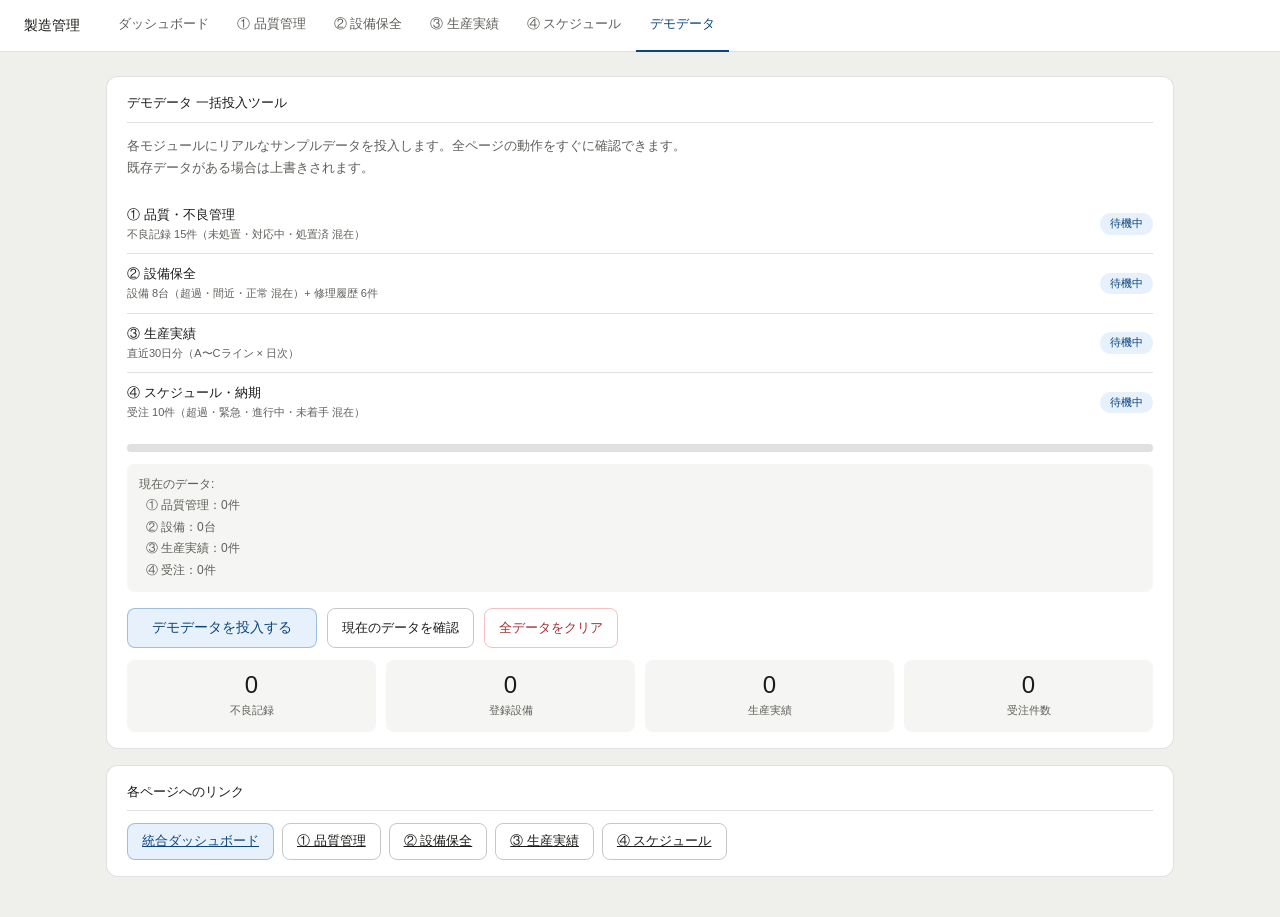
==== demo.html @ 926f4be1 "Add files via upload" ====
<!DOCTYPE html>
<html lang="ja">
<head>
<meta charset="UTF-8">
<meta name="viewport" content="width=device-width, initial-scale=1">
<title>デモデータ | 製造管理</title>
<link rel="stylesheet" href="css/style.css">
</head>
<body>
<script src="js/nav.js"></script>
<div class="page">
  <div class="card">
    <div class="sec">デモデータ 一括投入ツール</div>
    <p style="font-size:13px;color:var(--text2);margin-bottom:16px;line-height:1.7">各モジュールにリアルなサンプルデータを投入します。全ページの動作をすぐに確認できます。<br>既存データがある場合は上書きされます。</p>
    <div id="mod-list">
      <div style="display:flex;justify-content:space-between;align-items:center;padding:10px 0;border-bottom:0.5px solid var(--border)">
        <div><div style="font-size:13px;font-weight:500">① 品質・不良管理</div><div style="font-size:11px;color:var(--text2)">不良記録 15件（未処置・対応中・処置済 混在）</div></div>
        <span id="st-qc" style="font-size:11px;padding:2px 10px;border-radius:9999px;background:var(--info-bg);color:var(--info)">待機中</span>
      </div>
      <div style="display:flex;justify-content:space-between;align-items:center;padding:10px 0;border-bottom:0.5px solid var(--border)">
        <div><div style="font-size:13px;font-weight:500">② 設備保全</div><div style="font-size:11px;color:var(--text2)">設備 8台（超過・間近・正常 混在）+ 修理履歴 6件</div></div>
        <span id="st-eq" style="font-size:11px;padding:2px 10px;border-radius:9999px;background:var(--info-bg);color:var(--info)">待機中</span>
      </div>
      <div style="display:flex;justify-content:space-between;align-items:center;padding:10px 0;border-bottom:0.5px solid var(--border)">
        <div><div style="font-size:13px;font-weight:500">③ 生産実績</div><div style="font-size:11px;color:var(--text2)">直近30日分（A〜Cライン × 日次）</div></div>
        <span id="st-prod" style="font-size:11px;padding:2px 10px;border-radius:9999px;background:var(--info-bg);color:var(--info)">待機中</span>
      </div>
      <div style="display:flex;justify-content:space-between;align-items:center;padding:10px 0">
        <div><div style="font-size:13px;font-weight:500">④ スケジュール・納期</div><div style="font-size:11px;color:var(--text2)">受注 10件（超過・緊急・進行中・未着手 混在）</div></div>
        <span id="st-sd" style="font-size:11px;padding:2px 10px;border-radius:9999px;background:var(--info-bg);color:var(--info)">待機中</span>
      </div>
    </div>
    <div style="height:8px;background:var(--border);border-radius:4px;overflow:hidden;margin:12px 0"><div id="prog" style="height:100%;background:var(--info);border-radius:4px;width:0%;transition:width .4s"></div></div>
    <div style="background:var(--bg2);border-radius:var(--radius);padding:10px 12px;font-size:12px;line-height:1.8;color:var(--text2);min-height:60px;white-space:pre-wrap" id="log">投入ボタンを押すと開始します...</div>
    <div style="display:flex;gap:10px;margin-top:16px;flex-wrap:wrap">
      <button class="btn btn-p" style="font-size:14px;padding:10px 24px" id="btn-load" onclick="loadAll()">デモデータを投入する</button>
      <button class="btn" onclick="checkStatus()">現在のデータを確認</button>
      <button class="btn btn-d" onclick="clearAll()">全データをクリア</button>
    </div>
    <div style="display:grid;grid-template-columns:repeat(4,minmax(0,1fr));gap:10px;margin-top:12px" id="summary" style="display:none">
      <div class="stat"><div class="sv" id="sm0">0</div><div class="sl">不良記録</div></div>
      <div class="stat"><div class="sv" id="sm1">0</div><div class="sl">登録設備</div></div>
      <div class="stat"><div class="sv" id="sm2">0</div><div class="sl">生産実績</div></div>
      <div class="stat"><div class="sv" id="sm3">0</div><div class="sl">受注件数</div></div>
    </div>
  </div>
  <div class="card">
    <div class="sec">各ページへのリンク</div>
    <div style="display:flex;gap:8px;flex-wrap:wrap">
      <a href="index.html" class="btn btn-p">統合ダッシュボード</a>
      <a href="quality.html" class="btn">① 品質管理</a>
      <a href="equipment.html" class="btn">② 設備保全</a>
      <a href="production.html" class="btn">③ 生産実績</a>
      <a href="schedule.html" class="btn">④ スケジュール</a>
    </div>
  </div>
</div>
<script src="js/shared.js"></script>
<script>
function setLog(msg){document.getElementById('log').textContent+='\n'+msg;}
function setProg(p){document.getElementById('prog').style.width=p+'%';}
function setSt(id,text,ok){const el=document.getElementById(id);el.textContent=text;el.style.background=ok?'var(--success-bg)':'var(--info-bg)';el.style.color=ok?'var(--success)':'var(--info)';}
function sleep(ms){return new Promise(r=>setTimeout(r,ms));}

async function loadAll(){
  document.getElementById('btn-load').disabled=true;
  document.getElementById('log').textContent='';setProg(0);
  setLog('▶ デモデータの投入を開始します...');await sleep(300);

  setSt('st-qc','投入中...',false);
  const qc=makeQC();saveKey('qc_recs',qc);setSt('st-qc','完了 ✓',true);setLog(`✓ 品質管理：${qc.length}件`);setProg(25);await sleep(400);

  setSt('st-eq','投入中...',false);
  const {eqs,hists}=makeEQ();saveKey('eq2_eqs',eqs);saveKey('eq2_hists',hists);saveKey('eq2_scheds',[]);setSt('st-eq','完了 ✓',true);setLog(`✓ 設備保全：設備${eqs.length}台 ／ 修理履歴${hists.length}件`);setProg(50);await sleep(400);

  setSt('st-prod','投入中...',false);
  const prods=makeProd();saveKey('prod_recs',prods);setSt('st-prod','完了 ✓',true);setLog(`✓ 生産実績：${prods.length}件`);setProg(75);await sleep(400);

  setSt('st-sd','投入中...',false);
  const orders=makeOrders();saveKey('sd_orders',orders);setSt('st-sd','完了 ✓',true);setLog(`✓ スケジュール：${orders.length}件`);setProg(100);await sleep(300);

  setLog('\n✅ 全モジュールへの投入が完了しました！');
  showSummary(qc.length,eqs.length,prods.length,orders.length);
  document.getElementById('btn-load').disabled=false;
}

function makeQC(){
  const processes=['溶接工程','プレス工程','塗装工程','組立工程','検査工程','機械加工'],types=['寸法不良','外観不良','機能不良','材料不良','組み付け不良'],statuses=['未処置','未処置','対応中','対応中','処置済'],persons=['田中','鈴木','佐藤','山田','中村'];
  return Array.from({length:15},(_,i)=>{const date=dAgo(rnd(0,20));const s=pick(statuses);return{id:Date.now()+i,date,process:pick(processes),lot:`LOT-2026-${String(100+i).padStart(3,'0')}`,type:pick(types),qty:rnd(1,10),person:pick(persons),desc:'工程にて不良を確認。詳細調査を実施。',n1:'作業手順が守られていなかった',n2:'作業手順書の確認が不十分だった',n3:'教育訓練が不足していた',n4:'訓練計画が策定されていなかった',n5:'管理体制が確立されていなかった',action:'作業手順書を改訂し再教育を実施する',photos:[],status:s,sev:pick(['軽微','中程度','重大']),mgr:'山田部長',createdAt:new Date().toLocaleString('ja-JP')};});
}
function makeEQ(){
  const defs=[{name:'NC旋盤 #1',eqId:'M-001',line:'Aライン',type:'旋盤',d:-3},{name:'フライス盤 #2',eqId:'M-002',line:'Aライン',type:'フライス盤',d:2},{name:'プレス機 #1',eqId:'M-003',line:'Bライン',type:'プレス機',d:5},{name:'溶接ロボット',eqId:'M-004',line:'Bライン',type:'ロボット',d:14},{name:'コンベア A',eqId:'M-005',line:'Aライン',type:'コンベア',d:30},{name:'NC旋盤 #2',eqId:'M-006',line:'Cライン',type:'旋盤',d:-8},{name:'検査装置',eqId:'M-007',line:'Cライン',type:'その他',d:20},{name:'コンプレッサー',eqId:'M-008',line:'共通',type:'その他',d:45}];
  const persons=['田中','鈴木','佐藤','山田'],cycles=['7','30','90','180'];
  const eqs=defs.map((e,i)=>({id:1000+i,...e,intro:dAgo(rnd(200,1000)),nextInspection:dFrom(e.d),cycle:pick(cycles),person:pick(persons),email:pick(persons).toLowerCase()+'@factory.co.jp',note:''}));
  const fTypes=['機械故障','電気系統','消耗品交換','油圧・空圧'],results=['修理完了','修理完了','修理完了','部品待ち','経過観察'];
  const hists=Array.from({length:6},(_,i)=>{const eq=pick(eqs);return{id:2000+i,eqId:eq.id,date:dAgo(rnd(1,30)),type:pick(fTypes),person:pick(persons),stop:rnd(15,180),cost:rnd(10,500)*1000,desc:'異音が発生し点検したところ部品摩耗を確認。部品交換にて対応。',result:pick(results),createdAt:new Date().toLocaleString('ja-JP')};});
  return{eqs,hists};
}
function makeProd(){
  const lines=['Aライン','Bライン','Cライン'],eqMap={'Aライン':'NC旋盤 #1','Bライン':'プレス機 #1','Cライン':'NC旋盤 #2'},persons=['田中','鈴木','佐藤'];
  let id=3000;const recs=[];
  for(let day=29;day>=0;day--){const date=dAgo(day);lines.forEach((line,li)=>{const plan=rnd(280,320),actual=rnd(Math.floor(plan*.85),plan),good=actual-rnd(0,Math.floor(actual*.06)),run=rnd(400,480),plantime=480,ct=rnd(80,110);const y=Math.round((good/actual)*1000)/10,av=Math.round((run/plantime)*1000)/10,pf=Math.min(100,Math.round(((actual*(ct/60))/run)*1000)/10),o=Math.round((av/100)*(pf/100)*(y/100)*1000)/10;recs.push({id:id++,date,line,eq:eqMap[line],plan,actual,good,run,plantime,stop:plantime-run,ct,person:persons[li],shift:rnd(0,1)?'日勤':'夜勤',memo:'',yieldRate:y,avail:av,perf:pf,oee:o,createdAt:new Date().toLocaleString('ja-JP')});});}
  return recs;
}
function makeOrders(){
  const clients=['〇〇製作所','△△工業','□□商事','◇◇自動車','★★電機'],products=['部品A-100','シャフトB型','ブラケットC','ギアD-5','ケースE'],priorities=['緊急','高','通常','通常','低'],lines=['Aライン','Bライン','Cライン'],persons=['田中','鈴木','佐藤'];
  const STEPS=['受注確認','材料調達','加工・製造','検査・品質確認','梱包','出荷'];
  return [-2,0,1,3,5,7,10,14,20,30].map((dueD,i)=>{
    const ordered=dAgo(rnd(5,20)),due=dFrom(dueD),priority=priorities[i%priorities.length];
    const stepsN=rnd(3,6),used=STEPS.slice(0,stepsN),totalD=Math.max(1,(new Date(due)-new Date(ordered))/86400000),progPct=dueD<0?rnd(60,90):dueD<=3?rnd(40,80):rnd(0,50),doneN=Math.floor(used.length*(progPct/100));
    const steps=used.map((name,si)=>{const sS=new Date(ordered);sS.setDate(sS.getDate()+Math.floor(totalD/used.length*si));const sE=new Date(ordered);sE.setDate(sE.getDate()+Math.floor(totalD/used.length*(si+1)));const status=si<doneN?'完了':si===doneN&&progPct>0?'進行中':'未着手';return{name,start:sS.toISOString().slice(0,10),end:sE.toISOString().slice(0,10),status,progress:status==='完了'?100:status==='進行中'?rnd(20,80):0,person:pick(persons),note:''};});
    const os=steps.every(s=>s.status==='完了')?'完了':steps.some(s=>s.status==='進行中'||s.status==='完了')?'進行中':'未着手';
    return{id:4000+i,no:`ORD-2026-${String(i+1).padStart(3,'0')}`,client:clients[i%clients.length],product:products[i%products.length],qty:rnd(50,500),ordered,due,priority,person:pick(persons),line:pick(lines),memo:'',steps,status:os,progress:Math.round(steps.filter(s=>s.status==='完了').length/steps.length*100),createdAt:new Date().toLocaleString('ja-JP')};
  });
}
function checkStatus(){
  const q=(loadKey('qc_recs')||[]).length,e=(loadKey('eq2_eqs')||[]).length,p=(loadKey('prod_recs')||[]).length,o=(loadKey('sd_orders')||[]).length;
  document.getElementById('log').textContent=`現在のデータ:\n  ① 品質管理：${q}件\n  ② 設備：${e}台\n  ③ 生産実績：${p}件\n  ④ 受注：${o}件`;
  showSummary(q,e,p,o);
}
function clearAll(){
  if(!confirm('全データを削除しますか？'))return;
  ['qc_recs','eq2_eqs','eq2_hists','eq2_scheds','prod_recs','sd_orders'].forEach(k=>localStorage.removeItem(k));
  ['st-qc','st-eq','st-prod','st-sd'].forEach(id=>{const el=document.getElementById(id);el.textContent='クリア済';el.style.background='var(--bg2)';el.style.color='var(--text2)';});
  setProg(0);document.getElementById('log').textContent='全データをクリアしました。';
  document.getElementById('summary').style.display='none';
}
function showSummary(q,e,p,o){document.getElementById('sm0').textContent=q;document.getElementById('sm1').textContent=e;document.getElementById('sm2').textContent=p;document.getElementById('sm3').textContent=o;document.getElementById('summary').style.display='grid';}
checkStatus();
</script>
</body>
</html>
---- css/style.css ----
*, *::before, *::after { box-sizing: border-box; margin: 0; padding: 0; }

:root {
  --bg: #ffffff;
  --bg2: #f5f5f3;
  --bg3: #efefec;
  --text: #1a1a18;
  --text2: #5f5e5a;
  --text3: #9e9c96;
  --border: rgba(0,0,0,0.12);
  --border2: rgba(0,0,0,0.22);
  --info-bg: #e6f1fb; --info: #0c447c; --info-border: rgba(24,95,165,0.35);
  --success-bg: #eaf3de; --success: #27500a; --success-border: rgba(59,109,17,0.35);
  --warn-bg: #faeeda; --warn: #633806; --warn-border: rgba(186,117,23,0.35);
  --danger-bg: #fcebeb; --danger: #a32d2d; --danger-border: rgba(226,75,74,0.35);
  --radius: 8px; --radius-lg: 12px;
  --shadow: 0 1px 4px rgba(0,0,0,0.08);
}

@media (prefers-color-scheme: dark) {
  :root {
    --bg: #1c1c1a; --bg2: #252523; --bg3: #2e2e2b;
    --text: #e8e6de; --text2: #a8a69e; --text3: #6b6966;
    --border: rgba(255,255,255,0.1); --border2: rgba(255,255,255,0.18);
    --info-bg: #042c53; --info: #85b7eb; --info-border: rgba(55,138,221,0.3);
    --success-bg: #173404; --success: #97c459; --success-border: rgba(99,153,34,0.3);
    --warn-bg: #412402; --warn: #fac775; --warn-border: rgba(186,117,23,0.3);
    --danger-bg: #501313; --danger: #f09595; --danger-border: rgba(226,75,74,0.3);
  }
}

body { font-family: -apple-system, BlinkMacSystemFont, 'Segoe UI', sans-serif; background: var(--bg3); color: var(--text); font-size: 14px; line-height: 1.6; min-height: 100vh; }

/* NAV */
.nav { background: var(--bg); border-bottom: 0.5px solid var(--border); padding: 0 1.5rem; display: flex; align-items: center; gap: 0; position: sticky; top: 0; z-index: 100; height: 52px; }
.nav-brand { font-size: 14px; font-weight: 500; color: var(--text); text-decoration: none; margin-right: 1.5rem; white-space: nowrap; }
.nav-links { display: flex; gap: 0; overflow-x: auto; flex: 1; }
.nav-link { font-size: 13px; padding: 0 14px; height: 52px; display: flex; align-items: center; color: var(--text2); text-decoration: none; border-bottom: 2px solid transparent; white-space: nowrap; transition: color .15s; }
.nav-link:hover { color: var(--text); }
.nav-link.active { color: var(--info); border-bottom-color: var(--info); font-weight: 500; }

/* LAYOUT */
.page { max-width: 1100px; margin: 0 auto; padding: 1.5rem 1rem; }
.card { background: var(--bg); border: 0.5px solid var(--border); border-radius: var(--radius-lg); padding: 1rem 1.25rem; margin-bottom: 1rem; }
.sec { font-size: 13px; font-weight: 500; color: var(--text); padding-bottom: 8px; border-bottom: 0.5px solid var(--border); margin-bottom: 12px; display: flex; justify-content: space-between; align-items: center; }
.g2 { display: grid; grid-template-columns: 1fr 1fr; gap: 12px; margin-bottom: 1rem; }
.g3 { display: grid; grid-template-columns: 1fr 1fr 1fr; gap: 10px; margin-bottom: 10px; }
.g4 { display: grid; grid-template-columns: repeat(4, minmax(0,1fr)); gap: 10px; margin-bottom: 1rem; }
@media(max-width:640px){ .g2,.g3,.g4{ grid-template-columns:1fr 1fr; } }
@media(max-width:400px){ .g2,.g3,.g4{ grid-template-columns:1fr; } }

/* FORM */
.f { display: flex; flex-direction: column; gap: 4px; }
.f label { font-size: 11px; color: var(--text2); }
.f input, .f select, .f textarea { font-size: 13px; padding: 6px 10px; border: 0.5px solid var(--border2); border-radius: var(--radius); background: var(--bg); color: var(--text); width: 100%; }
.f textarea { resize: vertical; min-height: 52px; }
.f input:focus, .f select:focus, .f textarea:focus { outline: none; border-color: var(--info); box-shadow: 0 0 0 2px var(--info-border); }
.req { color: var(--danger); margin-left: 2px; }
.errmsg { font-size: 11px; color: var(--danger); margin-top: 6px; }

/* BUTTONS */
.btn { font-size: 13px; padding: 7px 14px; border-radius: var(--radius); border: 0.5px solid var(--border2); background: transparent; color: var(--text); cursor: pointer; transition: background .15s; }
.btn:hover { background: var(--bg2); }
.btn-p { background: var(--info-bg); color: var(--info); border-color: var(--info-border); }
.btn-p:hover { opacity: .85; }
.btn-d { color: var(--danger); border-color: var(--danger-border); }
.btn-d:hover { background: var(--danger-bg); }
.btn-row { display: flex; gap: 8px; flex-wrap: wrap; }

/* BADGES */
.badge { display: inline-block; font-size: 11px; padding: 2px 8px; border-radius: 9999px; font-weight: 500; white-space: nowrap; }
.b-red { background: var(--danger-bg); color: var(--danger); }
.b-amb { background: var(--warn-bg); color: var(--warn); }
.b-grn { background: var(--success-bg); color: var(--success); }
.b-blu { background: var(--info-bg); color: var(--info); }
.b-gray { background: var(--bg2); color: var(--text2); }

/* STATS */
.stat { background: var(--bg2); border-radius: var(--radius); padding: 12px 10px; text-align: center; }
.sv { font-size: 24px; font-weight: 500; color: var(--text); line-height: 1.1; }
.su { font-size: 11px; color: var(--text2); margin-left: 2px; }
.sl { font-size: 11px; color: var(--text2); margin-top: 4px; }

/* ALERTS */
.alert { border-radius: var(--radius); padding: 10px 14px; margin-bottom: 8px; font-size: 13px; display: flex; gap: 10px; align-items: flex-start; border: 0.5px solid; }
.alert.danger { background: var(--danger-bg); color: var(--danger); border-color: var(--danger-border); }
.alert.warn { background: var(--warn-bg); color: var(--warn); border-color: var(--warn-border); }
.alert.info { background: var(--info-bg); color: var(--info); border-color: var(--info-border); }
.alert.success { background: var(--success-bg); color: var(--success); border-color: var(--success-border); }
.alert-icon { font-size: 15px; flex-shrink: 0; line-height: 1.5; }

/* TABS */
.tabs { display: flex; gap: 0; border-bottom: 0.5px solid var(--border); margin-bottom: 1rem; overflow-x: auto; }
.tab { font-size: 13px; padding: 8px 16px; border: none; background: transparent; color: var(--text2); cursor: pointer; border-bottom: 2px solid transparent; margin-bottom: -1px; white-space: nowrap; }
.tab:hover { color: var(--text); }
.tab.active { color: var(--info); border-bottom-color: var(--info); font-weight: 500; }
.panel { display: none; }
.panel.show { display: block; }

/* TABLE */
.tbl-wrap { overflow-x: auto; }
table { width: 100%; border-collapse: collapse; font-size: 12px; table-layout: fixed; }
th { font-size: 11px; font-weight: 500; color: var(--text2); padding: 6px 8px; border-bottom: 0.5px solid var(--border); text-align: left; white-space: nowrap; }
td { padding: 7px 8px; border-bottom: 0.5px solid var(--border); color: var(--text); vertical-align: middle; word-break: break-all; }
tr:last-child td { border-bottom: none; }
tr:hover td { background: var(--bg2); }
.drow td { background: var(--bg2); }
.exbtn { font-size: 11px; color: var(--info); cursor: pointer; background: none; border: none; padding: 0; }

/* MISC */
.frow { display: flex; gap: 8px; margin-bottom: 10px; flex-wrap: wrap; align-items: center; }
.frow select, .frow input[type=text], .frow input[type=date] { font-size: 12px; padding: 5px 8px; border: 0.5px solid var(--border2); border-radius: var(--radius); background: var(--bg); color: var(--text); }
.prog-wrap { height: 6px; background: var(--border); border-radius: 3px; overflow: hidden; }
.prog-fill { height: 100%; border-radius: 3px; }
.empty-hint { text-align: center; padding: 2rem; font-size: 13px; color: var(--text3); }
.divider { height: 0.5px; background: var(--border); margin: 10px 0; }
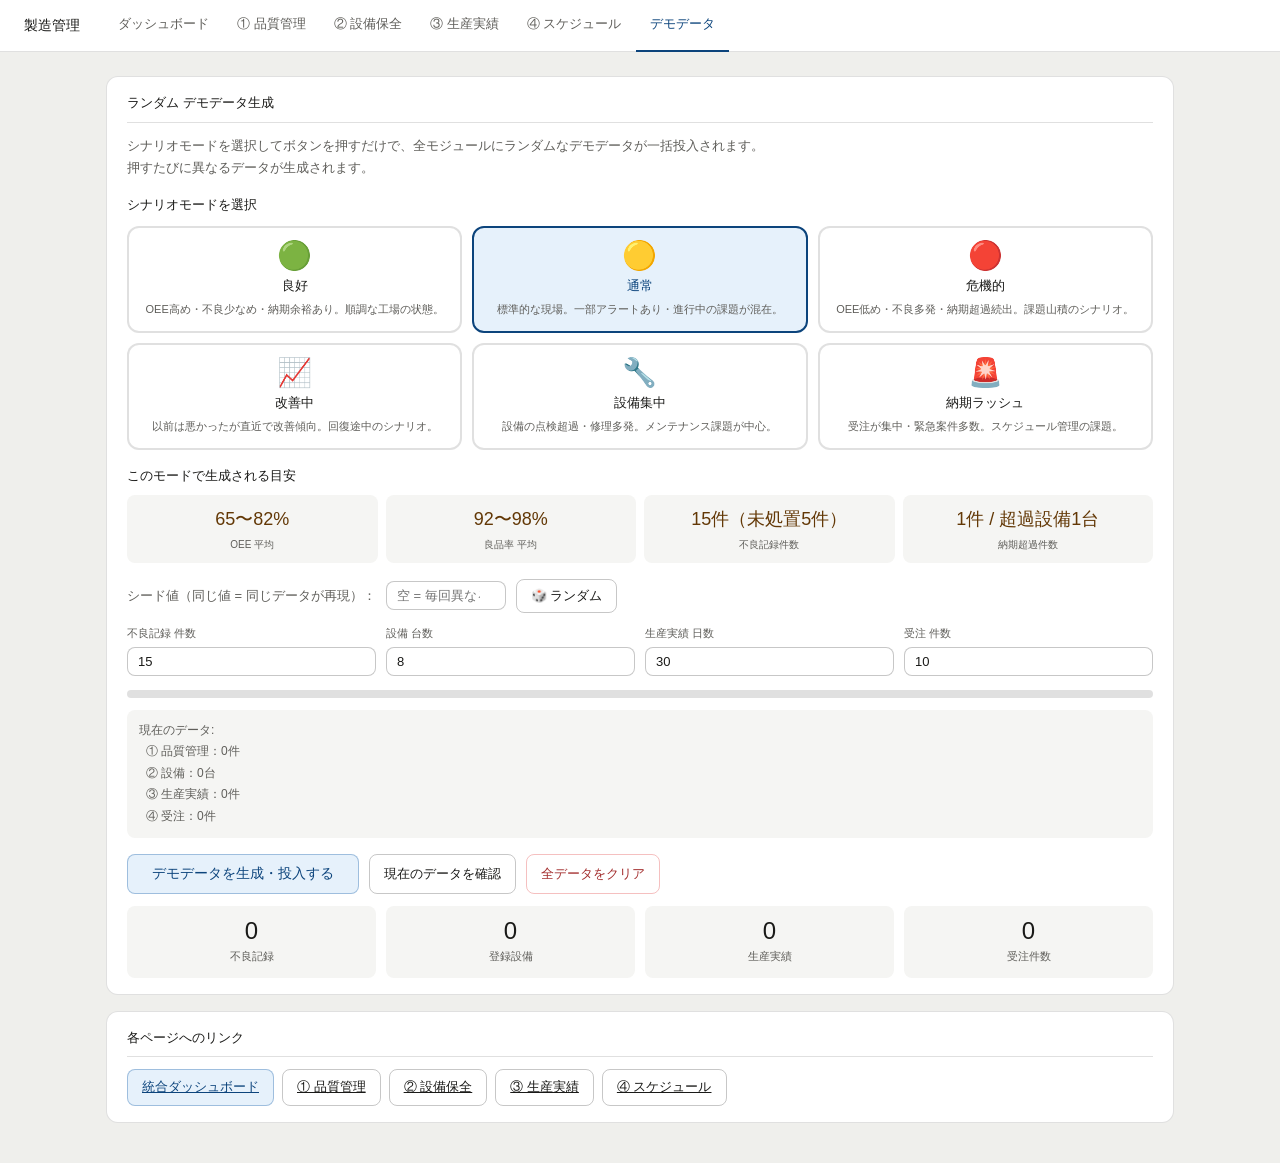
==== commit 3ba217e0: "Add files via upload" ====
--- a/demo.html
+++ b/demo.html
@@ -3,129 +3,470 @@
 <head>
 <meta charset="UTF-8">
 <meta name="viewport" content="width=device-width, initial-scale=1">
-<title>デモデータ | 製造管理</title>
+<title>デモデータ（ランダム生成） | 製造管理</title>
 <link rel="stylesheet" href="css/style.css">
+<style>
+.mode-grid{display:grid;grid-template-columns:repeat(3,minmax(0,1fr));gap:10px;margin-bottom:1rem}
+.mode-card{border:2px solid var(--border);border-radius:var(--radius-lg);padding:14px;cursor:pointer;transition:all .15s;text-align:center;background:var(--bg)}
+.mode-card:hover{border-color:var(--border2)}
+.mode-card.selected{border-color:var(--info);background:var(--info-bg)}
+.mode-card.selected .mode-name{color:var(--info)}
+.mode-card.selected-warn{border-color:var(--danger);background:var(--danger-bg)}
+.mode-card.selected-warn .mode-name{color:var(--danger)}
+.mode-card.selected-ok{border-color:var(--success);background:var(--success-bg)}
+.mode-card.selected-ok .mode-name{color:var(--success)}
+.mode-icon{font-size:28px;margin-bottom:6px;line-height:1}
+.mode-name{font-size:13px;font-weight:500;color:var(--text)}
+.mode-desc{font-size:11px;color:var(--text2);margin-top:4px;line-height:1.5}
+.kpi-preview{display:grid;grid-template-columns:repeat(4,minmax(0,1fr));gap:8px;margin-bottom:1rem}
+.kpi-p{background:var(--bg2);border-radius:var(--radius);padding:10px;text-align:center}
+.kpi-pv{font-size:18px;font-weight:500}
+.kpi-pl{font-size:10px;color:var(--text2);margin-top:3px}
+.seed-row{display:flex;align-items:center;gap:10px;margin-bottom:12px;flex-wrap:wrap}
+.prog-bar{height:8px;background:var(--border);border-radius:4px;overflow:hidden;margin:12px 0}
+.prog-fill{height:100%;border-radius:4px;transition:width .4s}
+.log-box{background:var(--bg2);border-radius:var(--radius);padding:10px 12px;font-size:12px;line-height:1.8;color:var(--text2);min-height:60px;white-space:pre-wrap}
+.detail-grid{display:grid;grid-template-columns:1fr 1fr;gap:10px;margin-top:10px}
+.detail-item{font-size:12px;padding:8px 10px;background:var(--bg2);border-radius:var(--radius)}
+.detail-label{font-size:10px;color:var(--text2);margin-bottom:2px}
+.detail-val{font-size:13px;font-weight:500;color:var(--text)}
+</style>
 </head>
 <body>
 <script src="js/nav.js"></script>
 <div class="page">
-  <div class="card">
-    <div class="sec">デモデータ 一括投入ツール</div>
-    <p style="font-size:13px;color:var(--text2);margin-bottom:16px;line-height:1.7">各モジュールにリアルなサンプルデータを投入します。全ページの動作をすぐに確認できます。<br>既存データがある場合は上書きされます。</p>
-    <div id="mod-list">
-      <div style="display:flex;justify-content:space-between;align-items:center;padding:10px 0;border-bottom:0.5px solid var(--border)">
-        <div><div style="font-size:13px;font-weight:500">① 品質・不良管理</div><div style="font-size:11px;color:var(--text2)">不良記録 15件（未処置・対応中・処置済 混在）</div></div>
-        <span id="st-qc" style="font-size:11px;padding:2px 10px;border-radius:9999px;background:var(--info-bg);color:var(--info)">待機中</span>
-      </div>
-      <div style="display:flex;justify-content:space-between;align-items:center;padding:10px 0;border-bottom:0.5px solid var(--border)">
-        <div><div style="font-size:13px;font-weight:500">② 設備保全</div><div style="font-size:11px;color:var(--text2)">設備 8台（超過・間近・正常 混在）+ 修理履歴 6件</div></div>
-        <span id="st-eq" style="font-size:11px;padding:2px 10px;border-radius:9999px;background:var(--info-bg);color:var(--info)">待機中</span>
-      </div>
-      <div style="display:flex;justify-content:space-between;align-items:center;padding:10px 0;border-bottom:0.5px solid var(--border)">
-        <div><div style="font-size:13px;font-weight:500">③ 生産実績</div><div style="font-size:11px;color:var(--text2)">直近30日分（A〜Cライン × 日次）</div></div>
-        <span id="st-prod" style="font-size:11px;padding:2px 10px;border-radius:9999px;background:var(--info-bg);color:var(--info)">待機中</span>
-      </div>
-      <div style="display:flex;justify-content:space-between;align-items:center;padding:10px 0">
-        <div><div style="font-size:13px;font-weight:500">④ スケジュール・納期</div><div style="font-size:11px;color:var(--text2)">受注 10件（超過・緊急・進行中・未着手 混在）</div></div>
-        <span id="st-sd" style="font-size:11px;padding:2px 10px;border-radius:9999px;background:var(--info-bg);color:var(--info)">待機中</span>
-      </div>
-    </div>
-    <div style="height:8px;background:var(--border);border-radius:4px;overflow:hidden;margin:12px 0"><div id="prog" style="height:100%;background:var(--info);border-radius:4px;width:0%;transition:width .4s"></div></div>
-    <div style="background:var(--bg2);border-radius:var(--radius);padding:10px 12px;font-size:12px;line-height:1.8;color:var(--text2);min-height:60px;white-space:pre-wrap" id="log">投入ボタンを押すと開始します...</div>
-    <div style="display:flex;gap:10px;margin-top:16px;flex-wrap:wrap">
-      <button class="btn btn-p" style="font-size:14px;padding:10px 24px" id="btn-load" onclick="loadAll()">デモデータを投入する</button>
-      <button class="btn" onclick="checkStatus()">現在のデータを確認</button>
-      <button class="btn btn-d" onclick="clearAll()">全データをクリア</button>
-    </div>
-    <div style="display:grid;grid-template-columns:repeat(4,minmax(0,1fr));gap:10px;margin-top:12px" id="summary" style="display:none">
-      <div class="stat"><div class="sv" id="sm0">0</div><div class="sl">不良記録</div></div>
-      <div class="stat"><div class="sv" id="sm1">0</div><div class="sl">登録設備</div></div>
-      <div class="stat"><div class="sv" id="sm2">0</div><div class="sl">生産実績</div></div>
-      <div class="stat"><div class="sv" id="sm3">0</div><div class="sl">受注件数</div></div>
-    </div>
-  </div>
-  <div class="card">
-    <div class="sec">各ページへのリンク</div>
-    <div style="display:flex;gap:8px;flex-wrap:wrap">
-      <a href="index.html" class="btn btn-p">統合ダッシュボード</a>
-      <a href="quality.html" class="btn">① 品質管理</a>
-      <a href="equipment.html" class="btn">② 設備保全</a>
-      <a href="production.html" class="btn">③ 生産実績</a>
-      <a href="schedule.html" class="btn">④ スケジュール</a>
-    </div>
-  </div>
+
+<div class="card">
+  <div class="sec">ランダム デモデータ生成</div>
+  <p style="font-size:13px;color:var(--text2);margin-bottom:16px;line-height:1.7">
+    シナリオモードを選択してボタンを押すだけで、全モジュールにランダムなデモデータが一括投入されます。<br>
+    押すたびに異なるデータが生成されます。
+  </p>
+
+  <!-- モード選択 -->
+  <div style="font-size:13px;font-weight:500;margin-bottom:10px">シナリオモードを選択</div>
+  <div class="mode-grid" id="mode-grid">
+    <div class="mode-card" onclick="selectMode('good',this)" id="mode-good">
+      <div class="mode-icon">🟢</div>
+      <div class="mode-name">良好</div>
+      <div class="mode-desc">OEE高め・不良少なめ・納期余裕あり。順調な工場の状態。</div>
+    </div>
+    <div class="mode-card selected" onclick="selectMode('normal',this)" id="mode-normal">
+      <div class="mode-icon">🟡</div>
+      <div class="mode-name">通常</div>
+      <div class="mode-desc">標準的な現場。一部アラートあり・進行中の課題が混在。</div>
+    </div>
+    <div class="mode-card" onclick="selectMode('critical',this)" id="mode-critical">
+      <div class="mode-icon">🔴</div>
+      <div class="mode-name">危機的</div>
+      <div class="mode-desc">OEE低め・不良多発・納期超過続出。課題山積のシナリオ。</div>
+    </div>
+    <div class="mode-card" onclick="selectMode('recovery',this)" id="mode-recovery">
+      <div class="mode-icon">📈</div>
+      <div class="mode-name">改善中</div>
+      <div class="mode-desc">以前は悪かったが直近で改善傾向。回復途中のシナリオ。</div>
+    </div>
+    <div class="mode-card" onclick="selectMode('maintenance',this)" id="mode-maintenance">
+      <div class="mode-icon">🔧</div>
+      <div class="mode-name">設備集中</div>
+      <div class="mode-desc">設備の点検超過・修理多発。メンテナンス課題が中心。</div>
+    </div>
+    <div class="mode-card" onclick="selectMode('rush',this)" id="mode-rush">
+      <div class="mode-icon">🚨</div>
+      <div class="mode-name">納期ラッシュ</div>
+      <div class="mode-desc">受注が集中・緊急案件多数。スケジュール管理の課題。</div>
+    </div>
+  </div>
+
+  <!-- KPI プレビュー -->
+  <div style="font-size:13px;font-weight:500;margin-bottom:8px">このモードで生成される目安</div>
+  <div class="kpi-preview">
+    <div class="kpi-p"><div class="kpi-pv" id="pv-oee">—</div><div class="kpi-pl">OEE 平均</div></div>
+    <div class="kpi-p"><div class="kpi-pv" id="pv-yield">—</div><div class="kpi-pl">良品率 平均</div></div>
+    <div class="kpi-p"><div class="kpi-pv" id="pv-defect">—</div><div class="kpi-pl">不良記録件数</div></div>
+    <div class="kpi-p"><div class="kpi-pv" id="pv-overdue">—</div><div class="kpi-pl">納期超過件数</div></div>
+  </div>
+
+  <!-- シード値 -->
+  <div class="seed-row">
+    <div style="font-size:13px;color:var(--text2)">シード値（同じ値 = 同じデータが再現）：</div>
+    <input type="number" id="seed-input" style="font-size:13px;padding:6px 10px;border:0.5px solid var(--border2);border-radius:var(--radius);background:var(--bg);color:var(--text);width:120px" placeholder="空 = 毎回異なる">
+    <button class="btn" onclick="randomSeed()">🎲 ランダム</button>
+    <div style="font-size:11px;color:var(--text2)" id="seed-hint"></div>
+  </div>
+
+  <!-- 件数設定 -->
+  <div style="display:grid;grid-template-columns:repeat(4,minmax(0,1fr));gap:10px;margin-bottom:14px">
+    <div class="f"><label>不良記録 件数</label><input type="number" id="qc-n" value="15" min="3" max="50"></div>
+    <div class="f"><label>設備 台数</label><input type="number" id="eq-n" value="8" min="2" max="20"></div>
+    <div class="f"><label>生産実績 日数</label><input type="number" id="prod-n" value="30" min="7" max="90"></div>
+    <div class="f"><label>受注 件数</label><input type="number" id="ord-n" value="10" min="3" max="20"></div>
+  </div>
+
+  <div class="prog-bar"><div class="prog-fill" id="prog" style="width:0%"></div></div>
+  <div class="log-box" id="log">モードを選択して「デモデータを生成・投入する」を押してください。</div>
+
+  <div style="display:flex;gap:10px;margin-top:16px;flex-wrap:wrap">
+    <button class="btn btn-p" style="font-size:14px;padding:10px 24px" id="btn-load" onclick="loadAll()">デモデータを生成・投入する</button>
+    <button class="btn" onclick="checkStatus()">現在のデータを確認</button>
+    <button class="btn btn-d" onclick="clearAll()">全データをクリア</button>
+  </div>
+
+  <div style="display:grid;grid-template-columns:repeat(4,minmax(0,1fr));gap:10px;margin-top:12px;display:none" id="summary">
+    <div class="stat"><div class="sv" id="sm0">0</div><div class="sl">不良記録</div></div>
+    <div class="stat"><div class="sv" id="sm1">0</div><div class="sl">登録設備</div></div>
+    <div class="stat"><div class="sv" id="sm2">0</div><div class="sl">生産実績</div></div>
+    <div class="stat"><div class="sv" id="sm3">0</div><div class="sl">受注件数</div></div>
+  </div>
+</div>
+
+<div class="card">
+  <div class="sec">各ページへのリンク</div>
+  <div style="display:flex;gap:8px;flex-wrap:wrap">
+    <a href="index.html" class="btn btn-p">統合ダッシュボード</a>
+    <a href="quality.html" class="btn">① 品質管理</a>
+    <a href="equipment.html" class="btn">② 設備保全</a>
+    <a href="production.html" class="btn">③ 生産実績</a>
+    <a href="schedule.html" class="btn">④ スケジュール</a>
+  </div>
+</div>
+
 </div>
 <script src="js/shared.js"></script>
 <script>
-function setLog(msg){document.getElementById('log').textContent+='\n'+msg;}
-function setProg(p){document.getElementById('prog').style.width=p+'%';}
-function setSt(id,text,ok){const el=document.getElementById(id);el.textContent=text;el.style.background=ok?'var(--success-bg)':'var(--info-bg)';el.style.color=ok?'var(--success)':'var(--info)';}
-function sleep(ms){return new Promise(r=>setTimeout(r,ms));}
-
-async function loadAll(){
-  document.getElementById('btn-load').disabled=true;
-  document.getElementById('log').textContent='';setProg(0);
-  setLog('▶ デモデータの投入を開始します...');await sleep(300);
-
-  setSt('st-qc','投入中...',false);
-  const qc=makeQC();saveKey('qc_recs',qc);setSt('st-qc','完了 ✓',true);setLog(`✓ 品質管理：${qc.length}件`);setProg(25);await sleep(400);
-
-  setSt('st-eq','投入中...',false);
-  const {eqs,hists}=makeEQ();saveKey('eq2_eqs',eqs);saveKey('eq2_hists',hists);saveKey('eq2_scheds',[]);setSt('st-eq','完了 ✓',true);setLog(`✓ 設備保全：設備${eqs.length}台 ／ 修理履歴${hists.length}件`);setProg(50);await sleep(400);
-
-  setSt('st-prod','投入中...',false);
-  const prods=makeProd();saveKey('prod_recs',prods);setSt('st-prod','完了 ✓',true);setLog(`✓ 生産実績：${prods.length}件`);setProg(75);await sleep(400);
-
-  setSt('st-sd','投入中...',false);
-  const orders=makeOrders();saveKey('sd_orders',orders);setSt('st-sd','完了 ✓',true);setLog(`✓ スケジュール：${orders.length}件`);setProg(100);await sleep(300);
-
-  setLog('\n✅ 全モジュールへの投入が完了しました！');
-  showSummary(qc.length,eqs.length,prods.length,orders.length);
-  document.getElementById('btn-load').disabled=false;
-}
-
-function makeQC(){
-  const processes=['溶接工程','プレス工程','塗装工程','組立工程','検査工程','機械加工'],types=['寸法不良','外観不良','機能不良','材料不良','組み付け不良'],statuses=['未処置','未処置','対応中','対応中','処置済'],persons=['田中','鈴木','佐藤','山田','中村'];
-  return Array.from({length:15},(_,i)=>{const date=dAgo(rnd(0,20));const s=pick(statuses);return{id:Date.now()+i,date,process:pick(processes),lot:`LOT-2026-${String(100+i).padStart(3,'0')}`,type:pick(types),qty:rnd(1,10),person:pick(persons),desc:'工程にて不良を確認。詳細調査を実施。',n1:'作業手順が守られていなかった',n2:'作業手順書の確認が不十分だった',n3:'教育訓練が不足していた',n4:'訓練計画が策定されていなかった',n5:'管理体制が確立されていなかった',action:'作業手順書を改訂し再教育を実施する',photos:[],status:s,sev:pick(['軽微','中程度','重大']),mgr:'山田部長',createdAt:new Date().toLocaleString('ja-JP')};});
-}
-function makeEQ(){
-  const defs=[{name:'NC旋盤 #1',eqId:'M-001',line:'Aライン',type:'旋盤',d:-3},{name:'フライス盤 #2',eqId:'M-002',line:'Aライン',type:'フライス盤',d:2},{name:'プレス機 #1',eqId:'M-003',line:'Bライン',type:'プレス機',d:5},{name:'溶接ロボット',eqId:'M-004',line:'Bライン',type:'ロボット',d:14},{name:'コンベア A',eqId:'M-005',line:'Aライン',type:'コンベア',d:30},{name:'NC旋盤 #2',eqId:'M-006',line:'Cライン',type:'旋盤',d:-8},{name:'検査装置',eqId:'M-007',line:'Cライン',type:'その他',d:20},{name:'コンプレッサー',eqId:'M-008',line:'共通',type:'その他',d:45}];
-  const persons=['田中','鈴木','佐藤','山田'],cycles=['7','30','90','180'];
-  const eqs=defs.map((e,i)=>({id:1000+i,...e,intro:dAgo(rnd(200,1000)),nextInspection:dFrom(e.d),cycle:pick(cycles),person:pick(persons),email:pick(persons).toLowerCase()+'@factory.co.jp',note:''}));
-  const fTypes=['機械故障','電気系統','消耗品交換','油圧・空圧'],results=['修理完了','修理完了','修理完了','部品待ち','経過観察'];
-  const hists=Array.from({length:6},(_,i)=>{const eq=pick(eqs);return{id:2000+i,eqId:eq.id,date:dAgo(rnd(1,30)),type:pick(fTypes),person:pick(persons),stop:rnd(15,180),cost:rnd(10,500)*1000,desc:'異音が発生し点検したところ部品摩耗を確認。部品交換にて対応。',result:pick(results),createdAt:new Date().toLocaleString('ja-JP')};});
-  return{eqs,hists};
-}
-function makeProd(){
-  const lines=['Aライン','Bライン','Cライン'],eqMap={'Aライン':'NC旋盤 #1','Bライン':'プレス機 #1','Cライン':'NC旋盤 #2'},persons=['田中','鈴木','佐藤'];
-  let id=3000;const recs=[];
-  for(let day=29;day>=0;day--){const date=dAgo(day);lines.forEach((line,li)=>{const plan=rnd(280,320),actual=rnd(Math.floor(plan*.85),plan),good=actual-rnd(0,Math.floor(actual*.06)),run=rnd(400,480),plantime=480,ct=rnd(80,110);const y=Math.round((good/actual)*1000)/10,av=Math.round((run/plantime)*1000)/10,pf=Math.min(100,Math.round(((actual*(ct/60))/run)*1000)/10),o=Math.round((av/100)*(pf/100)*(y/100)*1000)/10;recs.push({id:id++,date,line,eq:eqMap[line],plan,actual,good,run,plantime,stop:plantime-run,ct,person:persons[li],shift:rnd(0,1)?'日勤':'夜勤',memo:'',yieldRate:y,avail:av,perf:pf,oee:o,createdAt:new Date().toLocaleString('ja-JP')});});}
+// ── シード付き乱数 ────────────────────────────────────────────
+let _seed = 0;
+function setSeed(s) { _seed = s; }
+function seededRand() {
+  _seed = (_seed * 1664525 + 1013904223) & 0xffffffff;
+  return ((_seed >>> 0) / 0xffffffff);
+}
+function srnd(a, b) { return Math.floor(seededRand() * (b - a + 1)) + a; }
+function spick(arr) { return arr[Math.floor(seededRand() * arr.length)]; }
+
+// ── モード定義 ────────────────────────────────────────────────
+const MODES = {
+  good:        { oeeRange:[78,92], yieldRange:[96,99.5], defectPct:[0,2], availRange:[92,100], openQCPct:10, overdueOrd:0, nearEq:1, overEq:0, label:'良好',        progressRange:[60,95] },
+  normal:      { oeeRange:[65,82], yieldRange:[92,98],   defectPct:[1,5], availRange:[82,98],  openQCPct:35, overdueOrd:1, nearEq:2, overEq:1, label:'通常',        progressRange:[30,75] },
+  critical:    { oeeRange:[45,65], yieldRange:[80,90],   defectPct:[5,12],availRange:[65,85],  openQCPct:65, overdueOrd:3, nearEq:3, overEq:3, label:'危機的',      progressRange:[10,50] },
+  recovery:    { oeeRange:[60,85], yieldRange:[88,97],   defectPct:[2,8], availRange:[75,95],  openQCPct:25, overdueOrd:1, nearEq:2, overEq:1, label:'改善中',      progressRange:[40,80] },
+  maintenance: { oeeRange:[60,78], yieldRange:[90,97],   defectPct:[2,6], availRange:[70,88],  openQCPct:30, overdueOrd:1, nearEq:4, overEq:3, label:'設備集中',    progressRange:[30,70] },
+  rush:        { oeeRange:[68,85], yieldRange:[91,97],   defectPct:[2,5], availRange:[85,98],  openQCPct:20, overdueOrd:3, nearEq:1, overEq:1, label:'納期ラッシュ', progressRange:[20,65] },
+};
+
+let currentMode = 'normal';
+
+// モード選択状態のクラスマップ
+const MODE_CLS = { good:'selected-ok', normal:'selected', critical:'selected-warn', recovery:'selected', maintenance:'selected', rush:'selected-warn' };
+
+function selectMode(mode, el) {
+  currentMode = mode;
+  document.querySelectorAll('.mode-card').forEach(c => c.classList.remove('selected','selected-warn','selected-ok'));
+  el.classList.add(MODE_CLS[mode] || 'selected');
+  updatePreview();
+}
+
+function updatePreview() {
+  const m = MODES[currentMode];
+  const avgOEE = Math.round((m.oeeRange[0] + m.oeeRange[1]) / 2);
+  const avgYield = ((m.yieldRange[0] + m.yieldRange[1]) / 2).toFixed(1);
+  const qcN = parseInt(document.getElementById('qc-n').value) || 15;
+  const ordN = parseInt(document.getElementById('ord-n').value) || 10;
+
+  document.getElementById('pv-oee').textContent = `${m.oeeRange[0]}〜${m.oeeRange[1]}%`;
+  document.getElementById('pv-oee').style.color = avgOEE >= 75 ? 'var(--success)' : avgOEE >= 65 ? 'var(--warn)' : 'var(--danger)';
+  document.getElementById('pv-yield').textContent = `${m.yieldRange[0]}〜${m.yieldRange[1]}%`;
+  document.getElementById('pv-yield').style.color = m.yieldRange[0] >= 95 ? 'var(--success)' : m.yieldRange[0] >= 90 ? 'var(--warn)' : 'var(--danger)';
+  document.getElementById('pv-defect').textContent = `${qcN}件（未処置${Math.round(qcN * m.openQCPct / 100)}件）`;
+  document.getElementById('pv-defect').style.color = m.openQCPct > 50 ? 'var(--danger)' : m.openQCPct > 25 ? 'var(--warn)' : 'var(--success)';
+  document.getElementById('pv-overdue').textContent = `${m.overdueOrd}件 / 超過設備${m.overEq}台`;
+  document.getElementById('pv-overdue').style.color = m.overdueOrd > 2 ? 'var(--danger)' : m.overdueOrd > 0 ? 'var(--warn)' : 'var(--success)';
+}
+
+function randomSeed() {
+  const s = Math.floor(Math.random() * 999999);
+  document.getElementById('seed-input').value = s;
+  document.getElementById('seed-hint').textContent = `シード: ${s}`;
+}
+
+// ── マスタデータ ─────────────────────────────────────────────
+const LINES   = ['Aライン','Bライン','Cライン'];
+const PERSONS = ['田中','鈴木','佐藤','山田','中村','伊藤'];
+const PROCESSES = ['溶接工程','プレス工程','塗装工程','組立工程','検査工程','機械加工'];
+const DEF_TYPES = ['寸法不良','外観不良','機能不良','材料不良','組み付け不良','その他'];
+const EQ_NAMES  = ['NC旋盤','フライス盤','プレス機','溶接ロボット','コンベア','検査装置','コンプレッサー','マシニングセンタ','研削盤','放電加工機'];
+const EQ_TYPES  = ['旋盤','フライス盤','プレス機','ロボット','コンベア','その他'];
+const STEPS     = ['受注確認','材料調達','加工・製造','検査・品質確認','梱包','出荷'];
+const CLIENTS   = ['〇〇製作所','△△工業','□□商事','◇◇自動車','★★電機','▲▲精機','●●化学','◎◎金属'];
+const PRODUCTS  = ['部品A','シャフトB型','ブラケットC','ギアD','ケースE','フランジF','カムG','スリーブH','ノズルI','バルブJ'];
+const PRIORITIES = ['緊急','高','通常','通常','通常','低'];
+const NAZE = [
+  '作業手順が守られていなかった',
+  '手順書の確認が不十分だった',
+  '教育訓練が不足していた',
+  '訓練計画が未策定だった',
+  '管理体制が確立されていなかった'
+];
+
+// ── 生成関数 ──────────────────────────────────────────────────
+function makeQC(m, count) {
+  const openN = Math.round(count * m.openQCPct / 100);
+  const progN = Math.round(count * 0.25);
+  const statuses = [];
+  for (let i = 0; i < count; i++) {
+    if (i < openN) statuses.push('未処置');
+    else if (i < openN + progN) statuses.push('対応中');
+    else statuses.push('処置済');
+  }
+  // shuffle statuses
+  for (let i = statuses.length - 1; i > 0; i--) {
+    const j = Math.floor(seededRand() * (i + 1));
+    [statuses[i], statuses[j]] = [statuses[j], statuses[i]];
+  }
+  return Array.from({ length: count }, (_, i) => ({
+    id: Date.now() + i,
+    date: dAgo(srnd(0, 25)),
+    process: spick(PROCESSES),
+    lot: `LOT-${new Date().getFullYear()}-${String(100 + i).padStart(3, '0')}`,
+    type: spick(DEF_TYPES),
+    qty: srnd(1, 10),
+    person: spick(PERSONS),
+    desc: `${spick(PROCESSES)}にて${spick(DEF_TYPES)}を確認。調査・対応を実施。`,
+    n1: NAZE[0], n2: NAZE[1], n3: NAZE[2], n4: NAZE[3], n5: NAZE[4],
+    action: '是正処置を実施し、再発防止策を策定する',
+    photos: [], status: statuses[i],
+    sev: spick(['軽微','中程度','重大']),
+    mgr: spick(PERSONS),
+    createdAt: new Date().toLocaleString('ja-JP')
+  }));
+}
+
+function makeEQ(m, count) {
+  const cycles = ['7','30','90','180','365'];
+  // 設備ごとに点検残り日数を決める
+  const daysList = [];
+  for (let i = 0; i < count; i++) {
+    if (i < m.overEq) daysList.push(srnd(-15, -1));       // 超過
+    else if (i < m.overEq + m.nearEq) daysList.push(srnd(0, 7)); // 間近
+    else daysList.push(srnd(10, 60));                       // 正常
+  }
+  // shuffle
+  for (let i = daysList.length - 1; i > 0; i--) {
+    const j = Math.floor(seededRand() * (i + 1));
+    [daysList[i], daysList[j]] = [daysList[j], daysList[i]];
+  }
+
+  const eqs = Array.from({ length: count }, (_, i) => ({
+    id: 1000 + i,
+    name: EQ_NAMES[i % EQ_NAMES.length] + (i >= EQ_NAMES.length ? ` #${Math.floor(i / EQ_NAMES.length) + 1}` : ''),
+    eqId: `M-${String(i + 1).padStart(3, '0')}`,
+    line: LINES[i % LINES.length],
+    type: spick(EQ_TYPES),
+    intro: dAgo(srnd(100, 1000)),
+    nextInspection: dFrom(daysList[i]),
+    cycle: spick(cycles),
+    person: spick(PERSONS),
+    email: '',
+    note: ''
+  }));
+
+  const faultTypes = ['機械故障','電気系統','消耗品交換','油圧・空圧'];
+  const results    = ['修理完了','修理完了','修理完了','部品待ち','経過観察'];
+  const histN = Math.max(2, Math.round(count * 0.75));
+  const hists = Array.from({ length: histN }, (_, i) => {
+    const eq = spick(eqs);
+    const costBase = m === MODES.maintenance ? 50000 : 10000;
+    return {
+      id: 2000 + i, eqId: eq.id,
+      date: dAgo(srnd(1, 30)),
+      type: spick(faultTypes),
+      person: spick(PERSONS),
+      stop: srnd(15, m === MODES.maintenance ? 300 : 180),
+      cost: srnd(costBase / 10000, 50) * 10000,
+      desc: '点検中に部品摩耗を確認。交換・調整にて復旧。',
+      result: spick(results),
+      createdAt: new Date().toLocaleString('ja-JP')
+    };
+  });
+  return { eqs, hists };
+}
+
+function makeProd(m, days) {
+  const plantime = 480;
+  const ct = srnd(80, 110);
+  let id = 3000;
+  const recs = [];
+
+  for (let day = days - 1; day >= 0; day--) {
+    const date = dAgo(day);
+    // 「改善中」モードは後半ほど良くなる
+    const ratio = currentMode === 'recovery' ? (days - day) / days : 1;
+
+    LINES.forEach((line, li) => {
+      const oeeMin = m.oeeRange[0] + (currentMode === 'recovery' ? (m.oeeRange[1] - m.oeeRange[0]) * ratio * 0.5 : 0);
+      const planMin = 250, planMax = 350;
+      const plan = srnd(planMin, planMax);
+
+      const availPct = m.availRange[0] + seededRand() * (m.availRange[1] - m.availRange[0]);
+      const run = Math.round(plantime * availPct / 100);
+
+      const defMin = m.defectPct[0], defMax = m.defectPct[1];
+      const defPct = defMin + seededRand() * (defMax - defMin) * (currentMode === 'recovery' ? (1 - ratio * 0.6) : 1);
+      const actual = srnd(Math.floor(plan * 0.85), plan);
+      const good = actual - Math.round(actual * defPct / 100);
+
+      const y  = Math.round((good / actual) * 1000) / 10;
+      const av = Math.round((run / plantime) * 1000) / 10;
+      const pf = Math.min(100, Math.round(((actual * (ct / 60)) / run) * 1000) / 10);
+      const o  = Math.round((av / 100) * (pf / 100) * (y / 100) * 1000) / 10;
+
+      recs.push({
+        id: id++, date, line,
+        eq: '', plan, actual, good,
+        run, plantime, stop: plantime - run, ct,
+        person: PERSONS[li % PERSONS.length],
+        shift: seededRand() > 0.5 ? '日勤' : '夜勤',
+        memo: '',
+        yieldRate: y, avail: av, perf: pf, oee: o,
+        createdAt: new Date().toLocaleString('ja-JP')
+      });
+    });
+  }
   return recs;
 }
-function makeOrders(){
-  const clients=['〇〇製作所','△△工業','□□商事','◇◇自動車','★★電機'],products=['部品A-100','シャフトB型','ブラケットC','ギアD-5','ケースE'],priorities=['緊急','高','通常','通常','低'],lines=['Aライン','Bライン','Cライン'],persons=['田中','鈴木','佐藤'];
-  const STEPS=['受注確認','材料調達','加工・製造','検査・品質確認','梱包','出荷'];
-  return [-2,0,1,3,5,7,10,14,20,30].map((dueD,i)=>{
-    const ordered=dAgo(rnd(5,20)),due=dFrom(dueD),priority=priorities[i%priorities.length];
-    const stepsN=rnd(3,6),used=STEPS.slice(0,stepsN),totalD=Math.max(1,(new Date(due)-new Date(ordered))/86400000),progPct=dueD<0?rnd(60,90):dueD<=3?rnd(40,80):rnd(0,50),doneN=Math.floor(used.length*(progPct/100));
-    const steps=used.map((name,si)=>{const sS=new Date(ordered);sS.setDate(sS.getDate()+Math.floor(totalD/used.length*si));const sE=new Date(ordered);sE.setDate(sE.getDate()+Math.floor(totalD/used.length*(si+1)));const status=si<doneN?'完了':si===doneN&&progPct>0?'進行中':'未着手';return{name,start:sS.toISOString().slice(0,10),end:sE.toISOString().slice(0,10),status,progress:status==='完了'?100:status==='進行中'?rnd(20,80):0,person:pick(persons),note:''};});
-    const os=steps.every(s=>s.status==='完了')?'完了':steps.some(s=>s.status==='進行中'||s.status==='完了')?'進行中':'未着手';
-    return{id:4000+i,no:`ORD-2026-${String(i+1).padStart(3,'0')}`,client:clients[i%clients.length],product:products[i%products.length],qty:rnd(50,500),ordered,due,priority,person:pick(persons),line:pick(lines),memo:'',steps,status:os,progress:Math.round(steps.filter(s=>s.status==='完了').length/steps.length*100),createdAt:new Date().toLocaleString('ja-JP')};
+
+function makeOrders(m, count) {
+  // 納期分布をモードに応じて調整
+  const dueDists = {
+    good:        [-1, 3, 5, 7, 10, 14, 20, 25, 30, 40],
+    normal:      [-2, 0, 1, 3, 5,  7,  10, 14, 20, 30],
+    critical:    [-5,-3,-1, 0, 1,  3,   5,  7, 10, 14],
+    recovery:    [-2,-1, 0, 2, 3,  5,   7, 10, 14, 20],
+    maintenance: [-1, 0, 2, 4, 6,  8,  10, 14, 20, 30],
+    rush:        [-3,-2,-1, 0, 0,  1,   2,  3,  5,  7],
+  };
+  const dists = dueDists[currentMode] || dueDists.normal;
+
+  return Array.from({ length: count }, (_, i) => {
+    const dueD = dists[i % dists.length] + srnd(-1, 1);
+    const ordered = dAgo(srnd(5, 20));
+    const due = dFrom(dueD);
+    const priority = currentMode === 'rush'
+      ? spick(['緊急','緊急','高','高','通常'])
+      : spick(PRIORITIES);
+
+    const totalD = Math.max(1, (new Date(due) - new Date(ordered)) / 86400000);
+    const progMin = m.progressRange[0], progMax = m.progressRange[1];
+    const progPct = srnd(progMin, progMax);
+    const stepsN = Math.min(STEPS.length, srnd(3, 6));
+    const used = STEPS.slice(0, stepsN);
+    const doneN = Math.floor(used.length * (progPct / 100));
+
+    const steps = used.map((name, si) => {
+      const sS = new Date(ordered); sS.setDate(sS.getDate() + Math.floor(totalD / used.length * si));
+      const sE = new Date(ordered); sE.setDate(sE.getDate() + Math.floor(totalD / used.length * (si + 1)));
+      const status = si < doneN ? '完了' : si === doneN ? '進行中' : '未着手';
+      return {
+        name, start: sS.toISOString().slice(0, 10), end: sE.toISOString().slice(0, 10),
+        status, progress: status === '完了' ? 100 : status === '進行中' ? srnd(20, 80) : 0,
+        person: spick(PERSONS), note: ''
+      };
+    });
+
+    const no = `ORD-${new Date().getFullYear()}-${String(i + 1).padStart(3, '0')}`;
+    const os = steps.every(s => s.status === '完了') ? '完了'
+             : steps.some(s => s.status === '進行中' || s.status === '完了') ? '進行中' : '未着手';
+    return {
+      id: 4000 + i, no,
+      client: CLIENTS[i % CLIENTS.length],
+      product: PRODUCTS[i % PRODUCTS.length] + `-${srnd(100, 999)}`,
+      qty: srnd(50, 500),
+      ordered, due, priority,
+      person: spick(PERSONS), line: spick(LINES), memo: '',
+      steps, status: os,
+      progress: Math.round(steps.filter(s => s.status === '完了').length / steps.length * 100),
+      createdAt: new Date().toLocaleString('ja-JP')
+    };
   });
 }
-function checkStatus(){
-  const q=(loadKey('qc_recs')||[]).length,e=(loadKey('eq2_eqs')||[]).length,p=(loadKey('prod_recs')||[]).length,o=(loadKey('sd_orders')||[]).length;
+
+// ── 投入処理 ─────────────────────────────────────────────────
+function setLog(msg) { document.getElementById('log').textContent += '\n' + msg; }
+function setProg(p)  { document.getElementById('prog').style.width = p + '%'; }
+function sleep(ms)   { return new Promise(r => setTimeout(r, ms)); }
+
+async function loadAll() {
+  const m = MODES[currentMode];
+  const seedVal = document.getElementById('seed-input').value;
+  const seed = seedVal !== '' ? parseInt(seedVal) : Math.floor(Math.random() * 999999);
+  setSeed(seed);
+  document.getElementById('seed-input').value = seed;
+  document.getElementById('seed-hint').textContent = `使用シード: ${seed}（同じ値で再現できます）`;
+
+  const qcN   = parseInt(document.getElementById('qc-n').value)   || 15;
+  const eqN   = parseInt(document.getElementById('eq-n').value)   || 8;
+  const prodN = parseInt(document.getElementById('prod-n').value) || 30;
+  const ordN  = parseInt(document.getElementById('ord-n').value)  || 10;
+
+  document.getElementById('btn-load').disabled = true;
+  document.getElementById('log').textContent = '';
+  setProg(0);
+  setLog(`▶ モード「${m.label}」でデータ生成を開始します（シード: ${seed}）`);
+  await sleep(200);
+
+  const qc = makeQC(m, qcN);
+  saveKey('qc_recs', qc);
+  setLog(`✓ 品質管理：${qc.length}件（未処置${qc.filter(r=>r.status==='未処置').length}件）`);
+  setProg(25); await sleep(300);
+
+  const { eqs, hists } = makeEQ(m, eqN);
+  saveKey('eq2_eqs', eqs); saveKey('eq2_hists', hists); saveKey('eq2_scheds', []);
+  setLog(`✓ 設備保全：設備${eqs.length}台（超過${eqs.filter(e=>dd(e.nextInspection)<0).length}台 間近${eqs.filter(e=>{const d=dd(e.nextInspection);return d>=0&&d<=7;}).length}台）`);
+  setProg(50); await sleep(300);
+
+  const prods = makeProd(m, prodN);
+  saveKey('prod_recs', prods);
+  const avgOEE = Math.round(prods.reduce((a,r)=>a+r.oee,0)/prods.length*10)/10;
+  setLog(`✓ 生産実績：${prods.length}件（平均OEE: ${avgOEE}%）`);
+  setProg(75); await sleep(300);
+
+  const orders = makeOrders(m, ordN);
+  saveKey('sd_orders', orders);
+  function cst(o){if(o.status==='完了')return '完了';if(dd(o.due)<0)return '納期超過';return '進行中';}
+  setLog(`✓ スケジュール：${orders.length}件（超過${orders.filter(o=>dd(o.due)<0).length}件 緊急${orders.filter(o=>o.priority==='緊急').length}件）`);
+  setProg(100); await sleep(200);
+
+  setLog(`\n✅ 「${m.label}」モードのデモデータ投入が完了しました！`);
+  showSummary(qc.length, eqs.length, prods.length, orders.length);
+  document.getElementById('btn-load').disabled = false;
+}
+
+function checkStatus() {
+  const q=(loadKey('qc_recs')||[]).length;
+  const e=(loadKey('eq2_eqs')||[]).length;
+  const p=(loadKey('prod_recs')||[]).length;
+  const o=(loadKey('sd_orders')||[]).length;
   document.getElementById('log').textContent=`現在のデータ:\n  ① 品質管理：${q}件\n  ② 設備：${e}台\n  ③ 生産実績：${p}件\n  ④ 受注：${o}件`;
   showSummary(q,e,p,o);
 }
-function clearAll(){
+function clearAll() {
   if(!confirm('全データを削除しますか？'))return;
   ['qc_recs','eq2_eqs','eq2_hists','eq2_scheds','prod_recs','sd_orders'].forEach(k=>localStorage.removeItem(k));
-  ['st-qc','st-eq','st-prod','st-sd'].forEach(id=>{const el=document.getElementById(id);el.textContent='クリア済';el.style.background='var(--bg2)';el.style.color='var(--text2)';});
-  setProg(0);document.getElementById('log').textContent='全データをクリアしました。';
+  document.getElementById('log').textContent='全データをクリアしました。';
   document.getElementById('summary').style.display='none';
-}
-function showSummary(q,e,p,o){document.getElementById('sm0').textContent=q;document.getElementById('sm1').textContent=e;document.getElementById('sm2').textContent=p;document.getElementById('sm3').textContent=o;document.getElementById('summary').style.display='grid';}
+  setProg(0);
+}
+function showSummary(q,e,p,o) {
+  document.getElementById('sm0').textContent=q;
+  document.getElementById('sm1').textContent=e;
+  document.getElementById('sm2').textContent=p;
+  document.getElementById('sm3').textContent=o;
+  document.getElementById('summary').style.display='grid';
+}
+
+// 初期化
+updatePreview();
+['qc-n','eq-n','prod-n','ord-n'].forEach(id=>document.getElementById(id).addEventListener('input', updatePreview));
 checkStatus();
 </script>
 </body>
